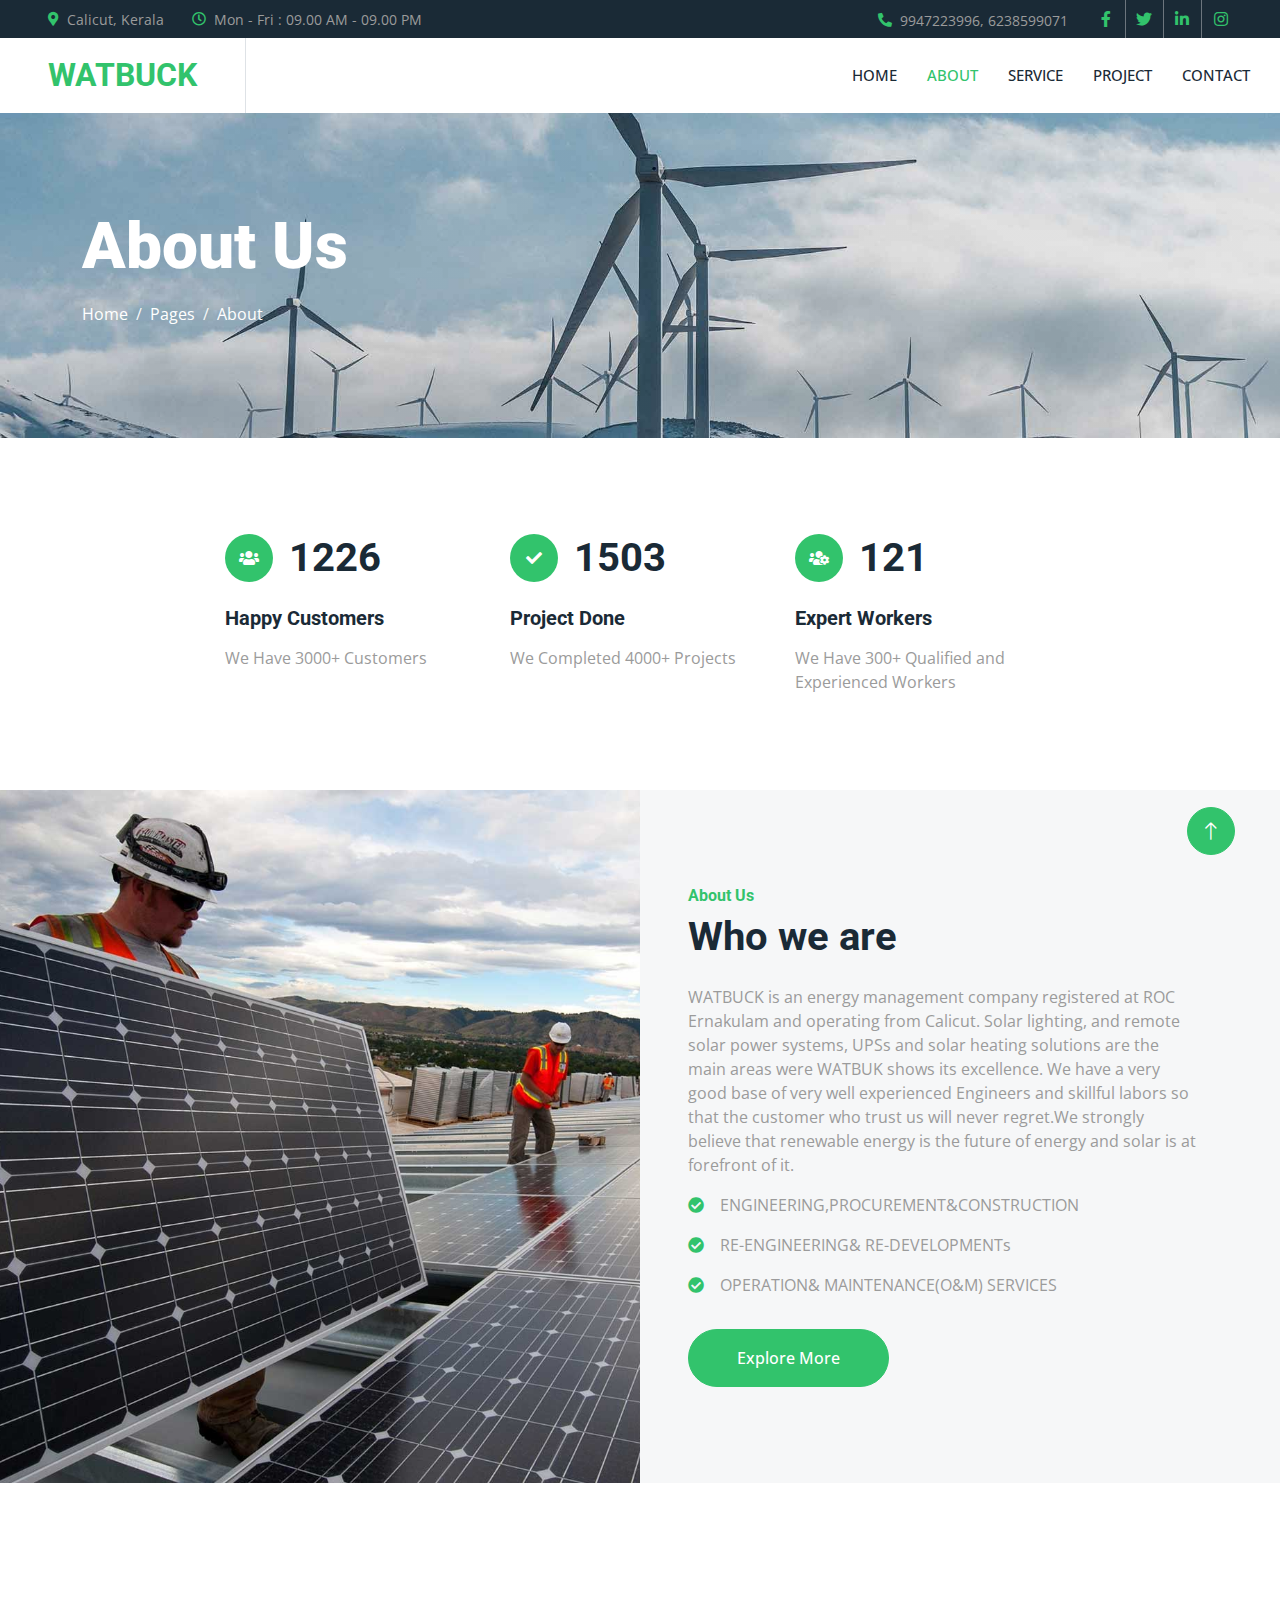
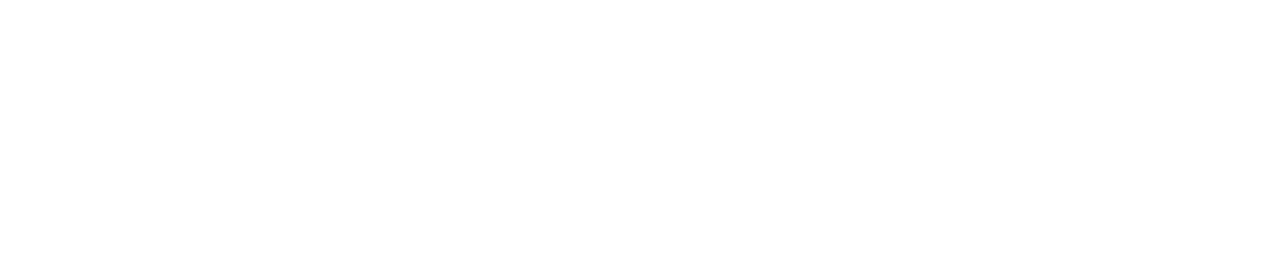
==== about.html @ 4a1a92ff "first commit" ====
<!DOCTYPE html>
<html lang="en">

<head>
    <meta charset="utf-8">
    <title>WATBUCK</title>
    <meta content="width=device-width, initial-scale=1.0" name="viewport">
    <meta content="" name="keywords">
    <meta content="" name="description">

    <!-- Favicon -->
    <link href="img/favicon.ico" rel="icon">

    <!-- Google Web Fonts -->
    <link rel="preconnect" href="https://fonts.googleapis.com">
    <link rel="preconnect" href="https://fonts.gstatic.com" crossorigin>
    <link href="https://fonts.googleapis.com/css2?family=Open+Sans:wght@400;500&family=Roboto:wght@500;700;900&display=swap" rel="stylesheet"> 

    <!-- Icon Font Stylesheet -->
    <link href="https://cdnjs.cloudflare.com/ajax/libs/font-awesome/5.10.0/css/all.min.css" rel="stylesheet">
    <link href="https://cdn.jsdelivr.net/npm/bootstrap-icons@1.4.1/font/bootstrap-icons.css" rel="stylesheet">

    <!-- Libraries Stylesheet -->
    <link href="lib/animate/animate.min.css" rel="stylesheet">
    <link href="lib/owlcarousel/assets/owl.carousel.min.css" rel="stylesheet">
    <link href="lib/lightbox/css/lightbox.min.css" rel="stylesheet">

    <!-- Customized Bootstrap Stylesheet -->
    <link href="css/bootstrap.min.css" rel="stylesheet">

    <!-- Template Stylesheet -->
    <link href="css/style.css" rel="stylesheet">
</head>

<body>
    <!-- Spinner Start -->
    <div id="spinner" class="show bg-white position-fixed translate-middle w-100 vh-100 top-50 start-50 d-flex align-items-center justify-content-center">
        <div class="spinner-border text-primary" style="width: 3rem; height: 3rem;" role="status">
            <span class="sr-only">Loading...</span>
        </div>
    </div>
    <!-- Spinner End -->


    <!-- Topbar Start -->
    <div class="container-fluid bg-dark p-0">
        <div class="row gx-0 d-none d-lg-flex">
            <div class="col-lg-7 px-5 text-start">
                <div class="h-100 d-inline-flex align-items-center me-4">
                    <small class="fa fa-map-marker-alt text-primary me-2"></small>
                    <small>Calicut, Kerala</small>
                </div>
                <div class="h-100 d-inline-flex align-items-center">
                    <small class="far fa-clock text-primary me-2"></small>
                    <small>Mon - Fri : 09.00 AM - 09.00 PM</small>
                </div>
            </div>
            <div class="col-lg-5 px-5 text-end">
                <div class="h-100 d-inline-flex align-items-center me-4">
                    <small class="fa fa-phone-alt text-primary me-2"></small>
                    <small>9947223996, 6238599071</small>
                </div>
                <div class="h-100 d-inline-flex align-items-center mx-n2">
                    <a class="btn btn-square btn-link rounded-0 border-0 border-end border-secondary" href=""><i class="fab fa-facebook-f"></i></a>
                    <a class="btn btn-square btn-link rounded-0 border-0 border-end border-secondary" href=""><i class="fab fa-twitter"></i></a>
                    <a class="btn btn-square btn-link rounded-0 border-0 border-end border-secondary" href=""><i class="fab fa-linkedin-in"></i></a>
                    <a class="btn btn-square btn-link rounded-0" href=""><i class="fab fa-instagram"></i></a>
                </div>
            </div>
        </div>
    </div>
    <!-- Topbar End -->


    <!-- Navbar Start -->
    <nav class="navbar navbar-expand-lg bg-white navbar-light sticky-top p-0">
        <a href="index.html" class="navbar-brand d-flex align-items-center border-end px-4 px-lg-5">
            <h2 class="m-0 text-primary">WATBUCK</h2>
        </a>
        <button type="button" class="navbar-toggler me-4" data-bs-toggle="collapse" data-bs-target="#navbarCollapse">
            <span class="navbar-toggler-icon"></span>
        </button>
        <div class="collapse navbar-collapse" id="navbarCollapse">
            <div class="navbar-nav ms-auto p-4 p-lg-0">
                <a href="index.html" class="nav-item nav-link">Home</a>
                <a href="about.html" class="nav-item nav-link active">About</a>
                <a href="service.html" class="nav-item nav-link">Service</a>
                <a href="project.html" class="nav-item nav-link ">Project</a>
                <a href="contact.html" class="nav-item nav-link">Contact</a>
            </div>
        </div>
    </nav>
    <!-- Navbar End -->


    <!-- Page Header Start -->
    <div class="container-fluid page-header py-5 mb-5">
        <div class="container py-5">
            <h1 class="display-3 text-white mb-3 animated slideInDown">About Us</h1>
            <nav aria-label="breadcrumb animated slideInDown">
                <ol class="breadcrumb">
                    <li class="breadcrumb-item"><a class="text-white" href="#">Home</a></li>
                    <li class="breadcrumb-item"><a class="text-white" href="#">Pages</a></li>
                    <li class="breadcrumb-item text-white active" aria-current="page">About</li>
                </ol>
            </nav>
        </div>
    </div>
    <!-- Page Header End -->


    <!-- Feature Start -->
    <div class="container-xxl py-5">
        <div class="container">
            <div class="row g-4 justify-content-center">
                <div class="col-md-6 col-lg-3 wow fadeIn" data-wow-delay="0.1s">
                    <div class="d-flex align-items-center mb-4">
                        <div class="btn-lg-square bg-primary rounded-circle me-3">
                            <i class="fa fa-users text-white"></i>
                        </div>
                        <h1 class="mb-0" data-toggle="counter-up">3453</h1>
                    </div>
                    <h5 class="mb-3">Happy Customers</h5>
                    <span>We Have 3000+ Customers</span>
                </div>
                <div class="col-md-6 col-lg-3 wow fadeIn" data-wow-delay="0.3s">
                    <div class="d-flex align-items-center mb-4">
                        <div class="btn-lg-square bg-primary rounded-circle me-3">
                            <i class="fa fa-check text-white"></i>
                        </div>
                        <h1 class="mb-0" data-toggle="counter-up">4234</h1>
                    </div>
                    <h5 class="mb-3">Project Done</h5>
                    <span>We Completed 4000+ Projects</span>
                </div>
                
                <div class="col-md-6 col-lg-3 wow fadeIn" data-wow-delay="0.7s">
                    <div class="d-flex align-items-center mb-4">
                        <div class="btn-lg-square bg-primary rounded-circle me-3">
                            <i class="fa fa-users-cog text-white"></i>
                        </div>
                        <h1 class="mb-0" data-toggle="counter-up">342</h1>
                    </div>
                    <h5 class="mb-3">Expert Workers</h5>
                    <span>We Have 300+ Qualified and Experienced Workers </span>
                </div>
            </div>
        </div>
    </div>
    
    <!-- Feature Start -->
    

    <!-- About Start -->
    <div class="container-fluid bg-light overflow-hidden my-5 px-lg-0">
        <div class="container about px-lg-0">
            <div class="row g-0 mx-lg-0">
                <div class="col-lg-6 ps-lg-0 wow fadeIn" data-wow-delay="0.1s" style="min-height: 400px;">
                    <div class="position-relative h-100">
                        <img class="position-absolute img-fluid w-100 h-100" src="img/about.jpg" style="object-fit: cover;" alt="">
                    </div>
                </div>
                <div class="col-lg-6 about-text py-5 wow fadeIn" data-wow-delay="0.5s">
                    <div class="p-lg-5 pe-lg-0">
                        <h6 class="text-primary">About Us</h6>
                        <h1 class="mb-4">Who we are</h1>
                        <p>WATBUCK is an energy management company registered at ROC Ernakulam and
                            operating from Calicut. Solar lighting, and remote solar power systems, UPSs and solar heating solutions are the main areas were WATBUK shows its excellence. We have
                            a very good base of very well experienced Engineers and skillful labors so that the
                            customer who trust us will never regret.We strongly believe that renewable energy is
                            the future of energy and solar is at forefront of it.</p>
                        <p><i class="fa fa-check-circle text-primary me-3"></i>ENGINEERING,PROCUREMENT&CONSTRUCTION</p>
                        <p><i class="fa fa-check-circle text-primary me-3"></i>RE-ENGINEERING& RE-DEVELOPMENTs</p>
                        <p><i class="fa fa-check-circle text-primary me-3"></i>OPERATION& MAINTENANCE(O&M) SERVICES</p>
                        <a href="" class="btn btn-primary rounded-pill py-3 px-5 mt-3">Explore More</a>
                    </div>
                </div>
            </div>
        </div>
    </div>
    <!-- About End -->
    <!-- Footer Start -->
    <div class="container-fluid bg-dark text-body footer mt-5 pt-5 wow fadeIn" data-wow-delay="0.1s">
        <div class="container py-5">
            <div class="row g-5">
                <div class="col-lg-4 col-md-6">
                    <h5 class="text-white mb-4">Address</h5>
                    <p class="mb-2"><i class="fa fa-map-marker-alt me-3"></i>Calicut, Kerala                    </p>
                    <p class="mb-2"><i class="fa fa-phone-alt me-3"></i>9947223996, 6238599071</p>
                    <p class="mb-2"><i class="fa fa-envelope me-3"></i>contact@watbuck.com</p>
                    <div class="d-flex pt-2">
                        <a class="btn btn-square btn-outline-light btn-social" href=""><i class="fab fa-twitter"></i></a>
                        <a class="btn btn-square btn-outline-light btn-social" href=""><i class="fab fa-facebook-f"></i></a>
                        <a class="btn btn-square btn-outline-light btn-social" href=""><i class="fab fa-youtube"></i></a>
                        <a class="btn btn-square btn-outline-light btn-social" href=""><i class="fab fa-linkedin-in"></i></a>
                    </div>
                </div>
                <div class="col-lg-4 col-md-6">
                    <h5 class="text-white mb-4">Quick Links</h5>
                    <a class="btn btn-link" href="about.html">About Us</a>
                    <a class="btn btn-link" href="contact.html">Contact Us</a>
                    <a class="btn btn-link" href="service.html">Our Services</a>
                    <a class="btn btn-link" href="project.html">Projects</a>
                </div>
                <div class="col-lg-4 col-md-6">
                    <h5 class="text-white mb-4">Project Gallery</h5>
                    <div class="row g-2">
                        <div class="col-4">
                            <img class="img-fluid rounded" src="img/gallery-1.jpg" alt="">
                        </div>
                        <div class="col-4">
                            <img class="img-fluid rounded" src="img/gallery-2.jpg" alt="">
                        </div>
                        <div class="col-4">
                            <img class="img-fluid rounded" src="img/gallery-3.jpg" alt="">
                        </div>
                        <div class="col-4">
                            <img class="img-fluid rounded" src="img/gallery-4.jpg" alt="">
                        </div>
                        <div class="col-4">
                            <img class="img-fluid rounded" src="img/gallery-5.jpg" alt="">
                        </div>
                        <div class="col-4">
                            <img class="img-fluid rounded" src="img/gallery-6.jpg" alt="">
                        </div>
                    </div>
                </div>
            </div>
        </div>
    </div>
    <!-- Footer End -->


    <!-- Back to Top -->
    <a href="#" class="btn btn-lg btn-primary btn-lg-square rounded-circle back-to-top"><i class="bi bi-arrow-up"></i></a>


    <!-- JavaScript Libraries -->
    <script src="https://code.jquery.com/jquery-3.4.1.min.js"></script>
    <script src="https://cdn.jsdelivr.net/npm/bootstrap@5.0.0/dist/js/bootstrap.bundle.min.js"></script>
    <script src="lib/wow/wow.min.js"></script>
    <script src="lib/easing/easing.min.js"></script>
    <script src="lib/waypoints/waypoints.min.js"></script>
    <script src="lib/counterup/counterup.min.js"></script>
    <script src="lib/owlcarousel/owl.carousel.min.js"></script>
    <script src="lib/isotope/isotope.pkgd.min.js"></script>
    <script src="lib/lightbox/js/lightbox.min.js"></script>

    <!-- Template Javascript -->
    <script src="js/main.js"></script>
</body>

</html>
---- css/style.css ----
/********** Template CSS **********/
:root {
    --primary: #32C36C;
    --light: #F6F7F8;
    --dark: #1A2A36;
}

.fw-medium {
    font-weight: 500 !important;
}

.fw-bold {
    font-weight: 700 !important;
}

.fw-black {
    font-weight: 900 !important;
}

.back-to-top {
    position: fixed;
    display: none;
    right: 45px;
    bottom: 45px;
    z-index: 99;
}


/*** Spinner ***/
#spinner {
    opacity: 0;
    visibility: hidden;
    transition: opacity .5s ease-out, visibility 0s linear .5s;
    z-index: 99999;
}

#spinner.show {
    transition: opacity .5s ease-out, visibility 0s linear 0s;
    visibility: visible;
    opacity: 1;
}


/*** Button ***/
.btn {
    font-weight: 500;
    transition: .5s;
}

.btn.btn-primary,
.btn.btn-outline-primary:hover {
    color: #FFFFFF;
}

.btn-square {
    width: 38px;
    height: 38px;
}

.btn-sm-square {
    width: 32px;
    height: 32px;
}

.btn-lg-square {
    width: 48px;
    height: 48px;
}

.btn-square,
.btn-sm-square,
.btn-lg-square {
    padding: 0;
    display: flex;
    align-items: center;
    justify-content: center;
    font-weight: normal;
}

/*** Navbar ***/
.navbar.sticky-top {
    top: -100px;
    transition: .5s;
}

.navbar .navbar-brand,
.navbar a.btn {
    height: 75px;
}

.navbar .navbar-nav .nav-link {
    margin-right: 30px;
    padding: 25px 0;
    color: var(--dark);
    font-size: 15px;
    font-weight: 500;
    text-transform: uppercase;
    outline: none;
}

.navbar .navbar-nav .nav-link:hover,
.navbar .navbar-nav .nav-link.active {
    color: var(--primary);
}

.navbar .dropdown-toggle::after {
    border: none;
    content: "\f107";
    font-family: "Font Awesome 5 Free";
    font-weight: 900;
    vertical-align: middle;
    margin-left: 8px;
}

@media (max-width: 991.98px) {
    .navbar .navbar-nav .nav-link  {
        margin-right: 0;
        padding: 10px 0;
    }

    .navbar .navbar-nav {
        border-top: 1px solid #EEEEEE;
    }
}

@media (min-width: 992px) {
    .navbar .nav-item .dropdown-menu {
        display: block;
        border: none;
        margin-top: 0;
        top: 150%;
        opacity: 0;
        visibility: hidden;
        transition: .5s;
    }

    .navbar .nav-item:hover .dropdown-menu {
        top: 100%;
        visibility: visible;
        transition: .5s;
        opacity: 1;
    }
}


/*** Header ***/
.owl-carousel-inner {
    position: absolute;
    width: 100%;
    height: 100%;
    top: 0;
    left: 0;
    display: flex;
    align-items: center;
    background: rgba(0, 0, 0, .1);
}

@media (max-width: 768px) {
    .header-carousel .owl-carousel-item {
        position: relative;
        min-height: 500px;
    }

    .header-carousel .owl-carousel-item img {
        position: absolute;
        width: 100%;
        height: 100%;
        object-fit: cover;
    }

    .header-carousel .owl-carousel-item p {
        font-size: 16px !important;
    }
}

.header-carousel .owl-dots {
    position: absolute;
    width: 60px;
    height: 100%;
    top: 0;
    right: 30px;
    display: flex;
    flex-direction: column;
    align-items: center;
    justify-content: center;
}

.header-carousel .owl-dots .owl-dot {
    position: relative;
    width: 45px;
    height: 45px;
    margin: 5px 0;
    background: #FFFFFF;
    box-shadow: 0 0 30px rgba(255, 255, 255, .9);
    border-radius: 45px;
    transition: .5s;
}

.header-carousel .owl-dots .owl-dot.active {
    width: 60px;
    height: 60px;
}

.header-carousel .owl-dots .owl-dot img {
    position: absolute;
    width: 100%;
    height: 100%;
    object-fit: cover;
    padding: 2px;
    border-radius: 45px;
    transition: .5s;
}

.page-header {
    background: linear-gradient(rgba(0, 0, 0, .1), rgba(0, 0, 0, .1)), url(../img/carousel-1.jpg) center center no-repeat;
    background-size: cover;
}

.breadcrumb-item + .breadcrumb-item::before {
    color: var(--light);
}


/*** About ***/
@media (min-width: 992px) {
    .container.about {
        max-width: 100% !important;
    }

    .about-text  {
        padding-right: calc(((100% - 960px) / 2) + .75rem);
    }
}

@media (min-width: 1200px) {
    .about-text  {
        padding-right: calc(((100% - 1140px) / 2) + .75rem);
    }
}

@media (min-width: 1400px) {
    .about-text  {
        padding-right: calc(((100% - 1320px) / 2) + .75rem);
    }
}


/*** Service ***/
.service-item {
    box-shadow: 0 0 45px rgba(0, 0, 0, .08);
}

.service-icon {
    position: relative;
    margin: -50px 0 25px 0;
    width: 100px;
    height: 100px;
    display: flex;
    align-items: center;
    justify-content: center;
    color: var(--primary);
    background: #FFFFFF;
    border-radius: 100px;
    box-shadow: 0 0 45px rgba(0, 0, 0, .08);
    transition: .5s;
}

.service-item:hover .service-icon {
    color: #FFFFFF;
    background: var(--primary);
}


/*** Feature ***/
@media (min-width: 992px) {
    .container.feature {
        max-width: 100% !important;
    }

    .feature-text  {
        padding-left: calc(((100% - 960px) / 2) + .75rem);
    }
}

@media (min-width: 1200px) {
    .feature-text  {
        padding-left: calc(((100% - 1140px) / 2) + .75rem);
    }
}

@media (min-width: 1400px) {
    .feature-text  {
        padding-left: calc(((100% - 1320px) / 2) + .75rem);
    }
}


/*** Project Portfolio ***/
#portfolio-flters li {
    display: inline-block;
    font-weight: 500;
    color: var(--dark);
    cursor: pointer;
    transition: .5s;
    border-bottom: 2px solid transparent;
}

#portfolio-flters li:hover,
#portfolio-flters li.active {
    color: var(--primary);
    border-color: var(--primary);
}

.portfolio-img {
    position: relative;
}

.portfolio-img::before,
.portfolio-img::after {
    position: absolute;
    content: "";
    width: 0;
    height: 100%;
    top: 0;
    background: var(--dark);
    transition: .5s;
}

.portfolio-img::before {
    left: 50%;
}

.portfolio-img::after {
    right: 50%;
}

.portfolio-item:hover .portfolio-img::before {
    width: 51%;
    left: 0;
}

.portfolio-item:hover .portfolio-img::after {
    width: 51%;
    right: 0;
}

.portfolio-btn {
    position: absolute;
    top: 0;
    left: 0;
    width: 100%;
    height: 100%;
    display: flex;
    align-items: center;
    justify-content: center;
    opacity: 0;
    z-index: 1;
    transition: .5s;
}

.portfolio-item:hover .portfolio-btn {
    opacity: 1;
    transition-delay: .3s;
}


/*** Quote ***/
@media (min-width: 992px) {
    .container.quote {
        max-width: 100% !important;
    }

    .quote-text  {
        padding-right: calc(((100% - 960px) / 2) + .75rem);
    }
}

@media (min-width: 1200px) {
    .quote-text  {
        padding-right: calc(((100% - 1140px) / 2) + .75rem);
    }
}

@media (min-width: 1400px) {
    .quote-text  {
        padding-right: calc(((100% - 1320px) / 2) + .75rem);
    }
}


/*** Team ***/
.team-item {
    box-shadow: 0 0 45px rgba(0, 0, 0, .08);
}

.team-item img {
    border-radius: 8px 60px 0 0;
}

.team-item .team-social {
    display: flex;
    flex-direction: column;
    align-items: center;
    justify-content: flex-end;
    background: #FFFFFF;
    transition: .5s;
}


/*** Testimonial ***/
.testimonial-carousel::before {
    position: absolute;
    content: "";
    top: 0;
    left: 0;
    height: 100%;
    width: 0;
    background: linear-gradient(to right, rgba(255, 255, 255, 1) 0%, rgba(255, 255, 255, 0) 100%);
    z-index: 1;
}

.testimonial-carousel::after {
    position: absolute;
    content: "";
    top: 0;
    right: 0;
    height: 100%;
    width: 0;
    background: linear-gradient(to left, rgba(255, 255, 255, 1) 0%, rgba(255, 255, 255, 0) 100%);
    z-index: 1;
}

@media (min-width: 768px) {
    .testimonial-carousel::before,
    .testimonial-carousel::after {
        width: 200px;
    }
}

@media (min-width: 992px) {
    .testimonial-carousel::before,
    .testimonial-carousel::after {
        width: 300px;
    }
}

.testimonial-carousel .owl-nav {
    position: absolute;
    width: 350px;
    top: 20px;
    left: 50%;
    transform: translateX(-50%);
    display: flex;
    justify-content: space-between;
    opacity: 0;
    transition: .5s;
    z-index: 1;
}

.testimonial-carousel:hover .owl-nav {
    width: 300px;
    opacity: 1;
}

.testimonial-carousel .owl-nav .owl-prev,
.testimonial-carousel .owl-nav .owl-next {
    position: relative;
    color: var(--primary);
    font-size: 45px;
    transition: .5s;
}

.testimonial-carousel .owl-nav .owl-prev:hover,
.testimonial-carousel .owl-nav .owl-next:hover {
    color: var(--dark);
}

.testimonial-carousel .testimonial-img img {
    width: 100px;
    height: 100px;
}

.testimonial-carousel .testimonial-img .btn-square {
    position: absolute;
    bottom: -19px;
    left: 50%;
    transform: translateX(-50%);
}

.testimonial-carousel .owl-item .testimonial-text {
    margin-bottom: 30px;
    box-shadow: 0 0 45px rgba(0, 0, 0, .08);
    transform: scale(.8);
    transition: .5s;
}

.testimonial-carousel .owl-item.center .testimonial-text {
    transform: scale(1);
}


/*** Contact ***/
@media (min-width: 992px) {
    .container.contact {
        max-width: 100% !important;
    }

    .contact-text  {
        padding-left: calc(((100% - 960px) / 2) + .75rem);
    }
}

@media (min-width: 1200px) {
    .contact-text  {
        padding-left: calc(((100% - 1140px) / 2) + .75rem);
    }
}

@media (min-width: 1400px) {
    .contact-text  {
        padding-left: calc(((100% - 1320px) / 2) + .75rem);
    }
}


/*** Footer ***/
.footer .btn.btn-social {
    margin-right: 5px;
    color: #9B9B9B;
    border: 1px solid #9B9B9B;
    border-radius: 38px;
    transition: .3s;
}

.footer .btn.btn-social:hover {
    color: var(--primary);
    border-color: var(--light);
}

.footer .btn.btn-link {
    display: block;
    margin-bottom: 5px;
    padding: 0;
    text-align: left;
    color: #9B9B9B;
    font-weight: normal;
    text-transform: capitalize;
    transition: .3s;
}

.footer .btn.btn-link::before {
    position: relative;
    content: "\f105";
    font-family: "Font Awesome 5 Free";
    font-weight: 900;
    margin-right: 10px;
}

.footer .btn.btn-link:hover {
    color: #FFFFFF;
    letter-spacing: 1px;
    box-shadow: none;
}

.footer .copyright {
    padding: 25px 0;
    border-top: 1px solid rgba(256, 256, 256, .1);
}

.footer .copyright a {
    color: var(--light);
}

.footer .copyright a:hover {
    color: var(--primary);
}
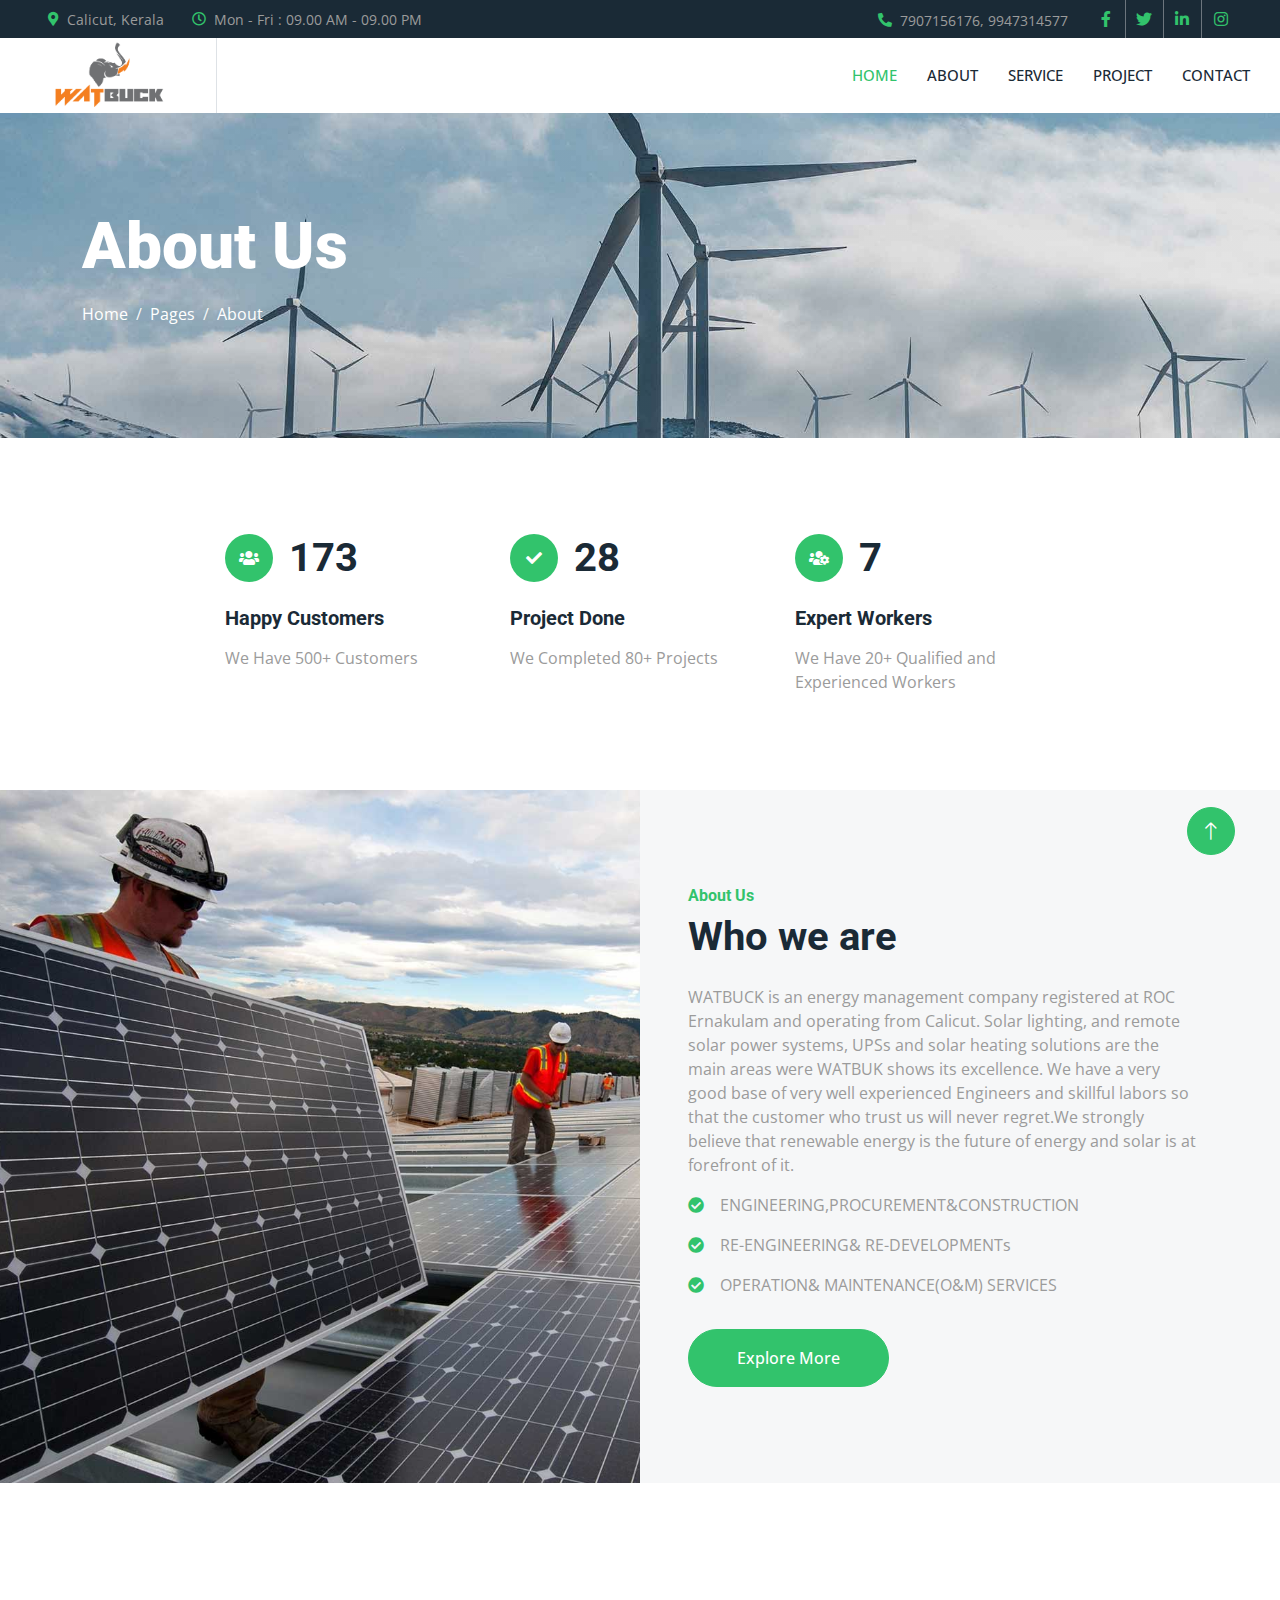
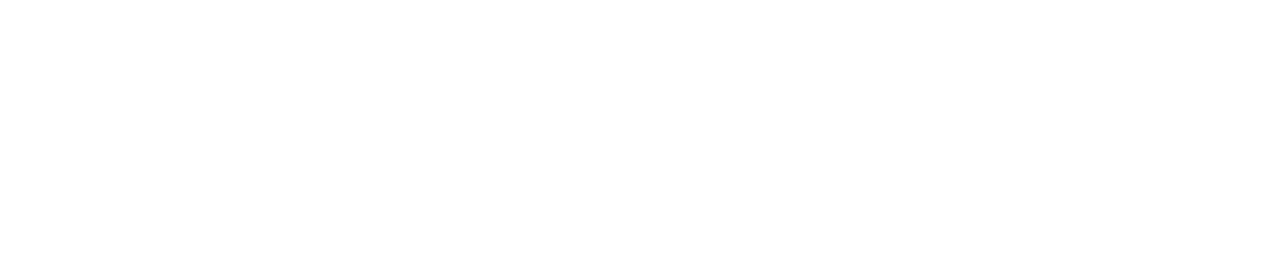
==== commit e0d07b3d: "final update" ====
--- a/about.html
+++ b/about.html
@@ -9,7 +9,7 @@
     <meta content="" name="description">
 
     <!-- Favicon -->
-    <link href="img/favicon.ico" rel="icon">
+    <link href="img/Untitled-5-01.png" rel="icon">
 
     <!-- Google Web Fonts -->
     <link rel="preconnect" href="https://fonts.googleapis.com">
@@ -31,6 +31,7 @@
     <!-- Template Stylesheet -->
     <link href="css/style.css" rel="stylesheet">
 </head>
+
 
 <body>
     <!-- Spinner Start -->
@@ -58,7 +59,7 @@
             <div class="col-lg-5 px-5 text-end">
                 <div class="h-100 d-inline-flex align-items-center me-4">
                     <small class="fa fa-phone-alt text-primary me-2"></small>
-                    <small>9947223996, 6238599071</small>
+                    <small>7907156176, 9947314577</small>
                 </div>
                 <div class="h-100 d-inline-flex align-items-center mx-n2">
                     <a class="btn btn-square btn-link rounded-0 border-0 border-end border-secondary" href=""><i class="fab fa-facebook-f"></i></a>
@@ -75,21 +76,24 @@
     <!-- Navbar Start -->
     <nav class="navbar navbar-expand-lg bg-white navbar-light sticky-top p-0">
         <a href="index.html" class="navbar-brand d-flex align-items-center border-end px-4 px-lg-5">
-            <h2 class="m-0 text-primary">WATBUCK</h2>
+            <img src="img/Untitled-5-01.png" alt="WATBUCK Logo" class="brand-logo" style="height: auto; width: 120px;" />
         </a>
+        
         <button type="button" class="navbar-toggler me-4" data-bs-toggle="collapse" data-bs-target="#navbarCollapse">
             <span class="navbar-toggler-icon"></span>
         </button>
         <div class="collapse navbar-collapse" id="navbarCollapse">
             <div class="navbar-nav ms-auto p-4 p-lg-0">
-                <a href="index.html" class="nav-item nav-link">Home</a>
-                <a href="about.html" class="nav-item nav-link active">About</a>
+                <a href="index.html" class="nav-item nav-link active">Home</a>
+                <a href="about.html" class="nav-item nav-link">About</a>
                 <a href="service.html" class="nav-item nav-link">Service</a>
-                <a href="project.html" class="nav-item nav-link ">Project</a>
+                <a href="project.html" class="nav-item nav-link">Project</a>
                 <a href="contact.html" class="nav-item nav-link">Contact</a>
             </div>
+            
         </div>
     </nav>
+    
     <!-- Navbar End -->
 
 
@@ -118,20 +122,20 @@
                         <div class="btn-lg-square bg-primary rounded-circle me-3">
                             <i class="fa fa-users text-white"></i>
                         </div>
-                        <h1 class="mb-0" data-toggle="counter-up">3453</h1>
+                        <h1 class="mb-0" data-toggle="counter-up">500</h1>
                     </div>
                     <h5 class="mb-3">Happy Customers</h5>
-                    <span>We Have 3000+ Customers</span>
+                    <span>We Have 500+ Customers</span>
                 </div>
                 <div class="col-md-6 col-lg-3 wow fadeIn" data-wow-delay="0.3s">
                     <div class="d-flex align-items-center mb-4">
                         <div class="btn-lg-square bg-primary rounded-circle me-3">
                             <i class="fa fa-check text-white"></i>
                         </div>
-                        <h1 class="mb-0" data-toggle="counter-up">4234</h1>
+                        <h1 class="mb-0" data-toggle="counter-up">80</h1>
                     </div>
                     <h5 class="mb-3">Project Done</h5>
-                    <span>We Completed 4000+ Projects</span>
+                    <span>We Completed 80+ Projects</span>
                 </div>
                 
                 <div class="col-md-6 col-lg-3 wow fadeIn" data-wow-delay="0.7s">
@@ -139,10 +143,10 @@
                         <div class="btn-lg-square bg-primary rounded-circle me-3">
                             <i class="fa fa-users-cog text-white"></i>
                         </div>
-                        <h1 class="mb-0" data-toggle="counter-up">342</h1>
+                        <h1 class="mb-0" data-toggle="counter-up">20</h1>
                     </div>
                     <h5 class="mb-3">Expert Workers</h5>
-                    <span>We Have 300+ Qualified and Experienced Workers </span>
+                    <span>We Have 20+ Qualified and Experienced Workers </span>
                 </div>
             </div>
         </div>
@@ -186,7 +190,7 @@
                 <div class="col-lg-4 col-md-6">
                     <h5 class="text-white mb-4">Address</h5>
                     <p class="mb-2"><i class="fa fa-map-marker-alt me-3"></i>Calicut, Kerala                    </p>
-                    <p class="mb-2"><i class="fa fa-phone-alt me-3"></i>9947223996, 6238599071</p>
+                    <p class="mb-2"><i class="fa fa-phone-alt me-3"></i>7907156176, 9947314577</p>
                     <p class="mb-2"><i class="fa fa-envelope me-3"></i>contact@watbuck.com</p>
                     <div class="d-flex pt-2">
                         <a class="btn btn-square btn-outline-light btn-social" href=""><i class="fab fa-twitter"></i></a>
